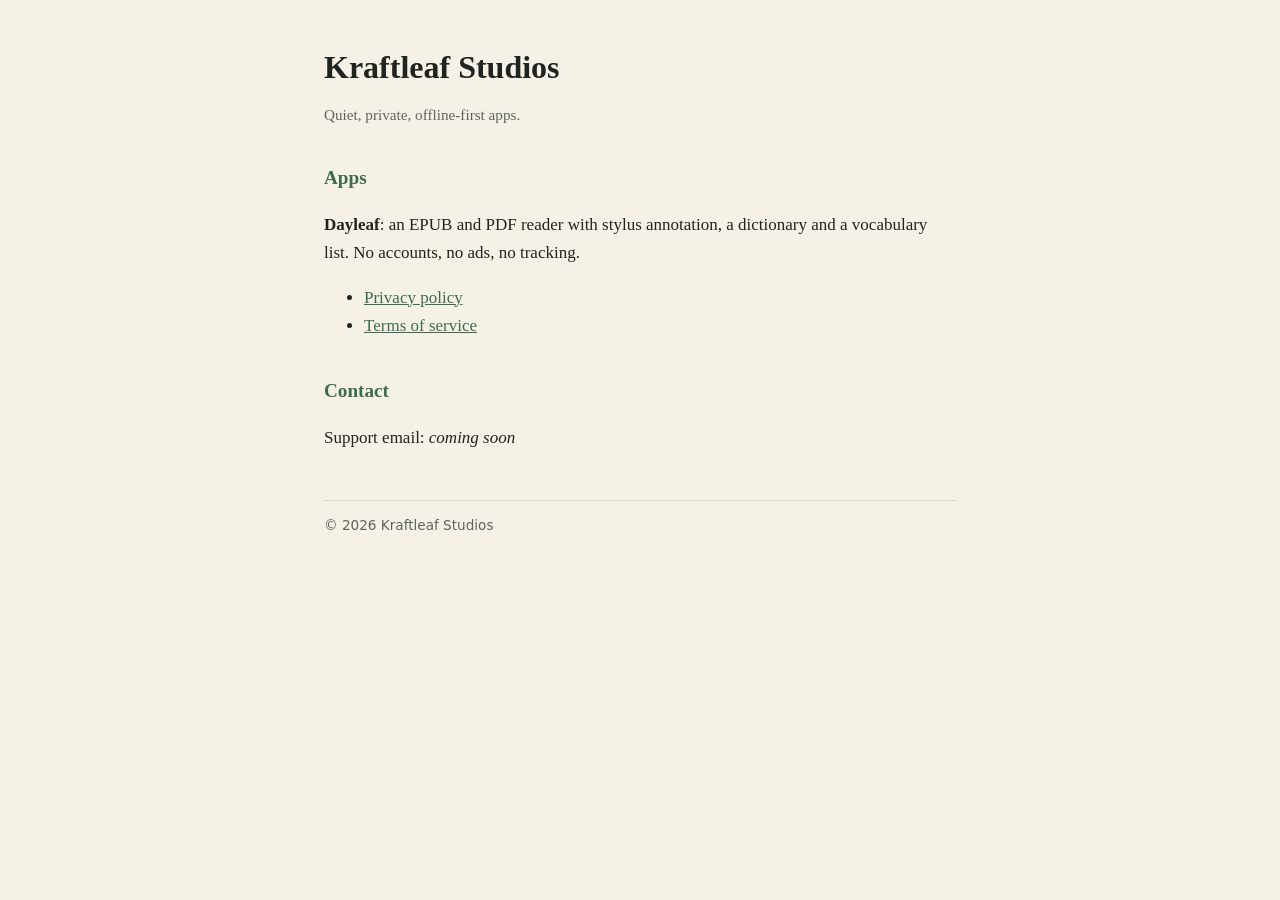
==== index.html @ 3b6df6c8 "Kraftleaf Studios site: Dayleaf privacy policy and terms" ====
<!doctype html><html lang="en"><head><meta charset="utf-8"><meta name="viewport" content="width=device-width,initial-scale=1"><title>Kraftleaf Studios</title><link rel="stylesheet" href="style.css"></head><body><main><h1>Kraftleaf Studios</h1>
<p class="mute">Quiet, private, offline-first apps.</p>
<h2>Apps</h2>
<p><strong>Dayleaf</strong>: an EPUB and PDF reader with stylus annotation, a dictionary and a vocabulary list. No accounts, no ads, no tracking.</p>
<ul><li><a href="dayleaf/privacy/">Privacy policy</a></li><li><a href="dayleaf/terms/">Terms of service</a></li></ul>
<h2>Contact</h2>
<p>Support email: <em>coming soon</em></p>
<footer>&copy; 2026 Kraftleaf Studios</footer></main></body></html>
---- style.css ----
:root{--bg:#f6f1e7;--ink:#1f2420;--mute:#5d655f;--accent:#3d6b4f;--line:#ddd5c4}
@media(prefers-color-scheme:dark){:root{--bg:#161a17;--ink:#ece8de;--mute:#a3aba5;--accent:#7fb593;--line:#2c332e}}
*{box-sizing:border-box}
body{margin:0;background:var(--bg);color:var(--ink);font:17px/1.65 Georgia,"Iowan Old Style",serif}
main{max-width:42rem;margin:0 auto;padding:3rem 1.25rem 4rem}
h1{font-size:2rem;line-height:1.2;margin:0 0 .25rem}
h2{font-size:1.2rem;margin:2.2rem 0 .4rem;color:var(--accent)}
p,li{color:var(--ink)}.mute{color:var(--mute);font-size:.95rem}
a{color:var(--accent)}
nav{font:.9rem system-ui,sans-serif;margin-bottom:2rem}nav a{margin-right:1rem}
footer{border-top:1px solid var(--line);margin-top:3rem;padding-top:1rem;font:.85rem system-ui,sans-serif;color:var(--mute)}
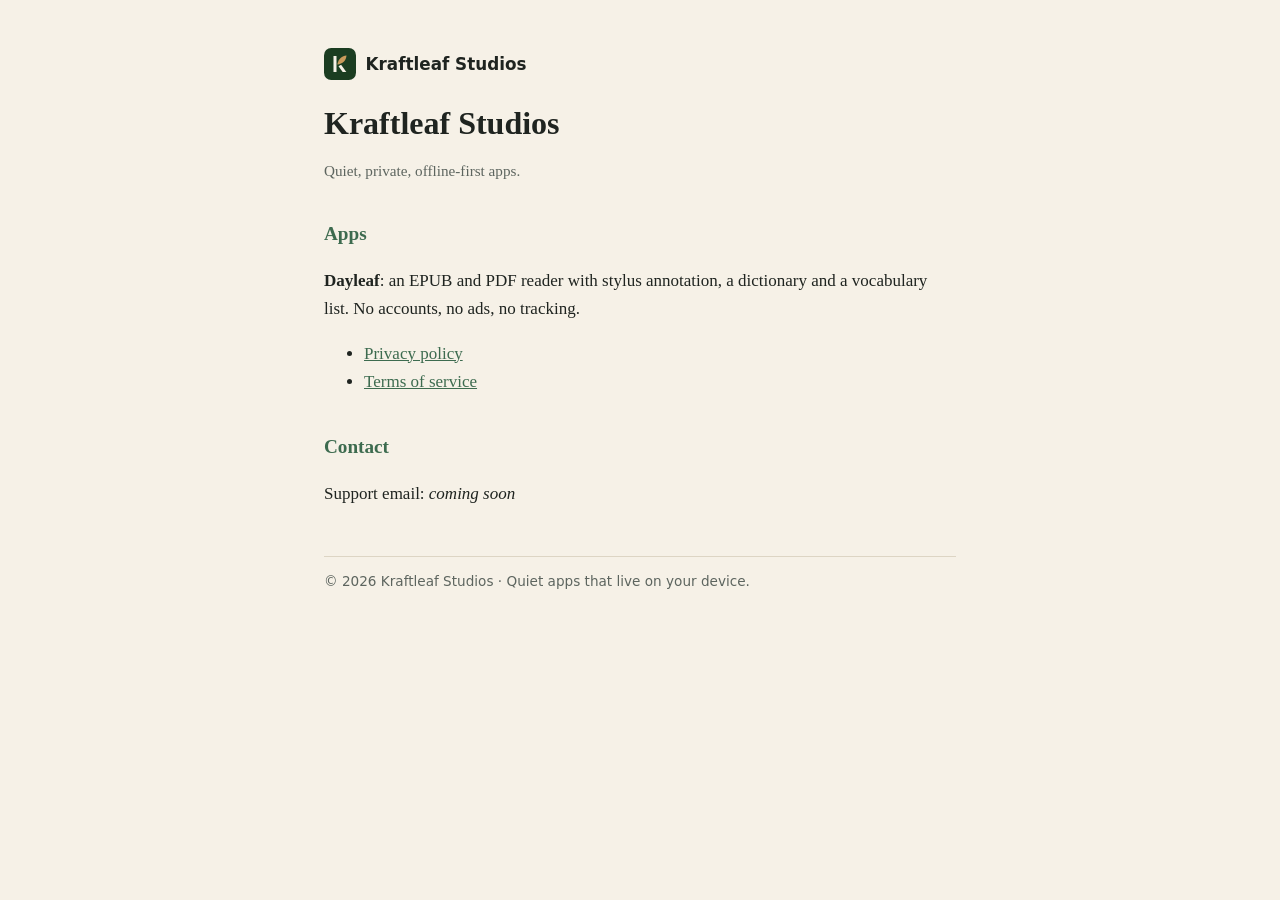
==== commit 00dc649d: "Add Kraftleaf logo, favicons and studio header" ====
--- a/index.html
+++ b/index.html
@@ -1,8 +1,8 @@
-<!doctype html><html lang="en"><head><meta charset="utf-8"><meta name="viewport" content="width=device-width,initial-scale=1"><title>Kraftleaf Studios</title><link rel="stylesheet" href="style.css"></head><body><main><h1>Kraftleaf Studios</h1>
+<!doctype html><html lang="en"><head><meta charset="utf-8"><meta name="viewport" content="width=device-width,initial-scale=1"><title>Kraftleaf Studios</title><meta name="author" content="Kraftleaf Studios"><meta name="theme-color" content="#1B3D21"><link rel="icon" href="favicon.svg" type="image/svg+xml"><link rel="icon" href="favicon.ico" sizes="any"><link rel="apple-touch-icon" href="apple-touch-icon.png"><link rel="stylesheet" href="style.css"></head><body><main><a class="brand" href="./"><svg class="mark" viewBox="0 0 256 256" aria-hidden="true"><g transform="translate(-13 0)"><rect x="76" y="48" width="30" height="160" fill="currentColor"/><path d="M114 134C126 74 160 48 206 44C202 96 168 128 114 134Z" fill="#C99A5B"/><path d="M126 150L152 135L204 208H168Z" fill="currentColor"/></g></svg><span>Kraftleaf Studios</span></a><h1>Kraftleaf Studios</h1>
 <p class="mute">Quiet, private, offline-first apps.</p>
 <h2>Apps</h2>
 <p><strong>Dayleaf</strong>: an EPUB and PDF reader with stylus annotation, a dictionary and a vocabulary list. No accounts, no ads, no tracking.</p>
 <ul><li><a href="dayleaf/privacy/">Privacy policy</a></li><li><a href="dayleaf/terms/">Terms of service</a></li></ul>
 <h2>Contact</h2>
 <p>Support email: <em>coming soon</em></p>
-<footer>&copy; 2026 Kraftleaf Studios</footer></main></body></html>+<footer>&copy; 2026 Kraftleaf Studios &middot; Quiet apps that live on your device.</footer></main></body></html>
--- a/style.css
+++ b/style.css
@@ -9,3 +9,6 @@
 a{color:var(--accent)}
 nav{font:.9rem system-ui,sans-serif;margin-bottom:2rem}nav a{margin-right:1rem}
 footer{border-top:1px solid var(--line);margin-top:3rem;padding-top:1rem;font:.85rem system-ui,sans-serif;color:var(--mute)}
+
+.brand{display:inline-flex;align-items:center;gap:.6rem;text-decoration:none;color:var(--ink);font:600 1.05rem system-ui,sans-serif;margin-bottom:1.5rem}
+.brand .mark{width:2rem;height:2rem;background:#1B3D21;color:#F6F1E7;border-radius:.45rem;padding:.2rem}
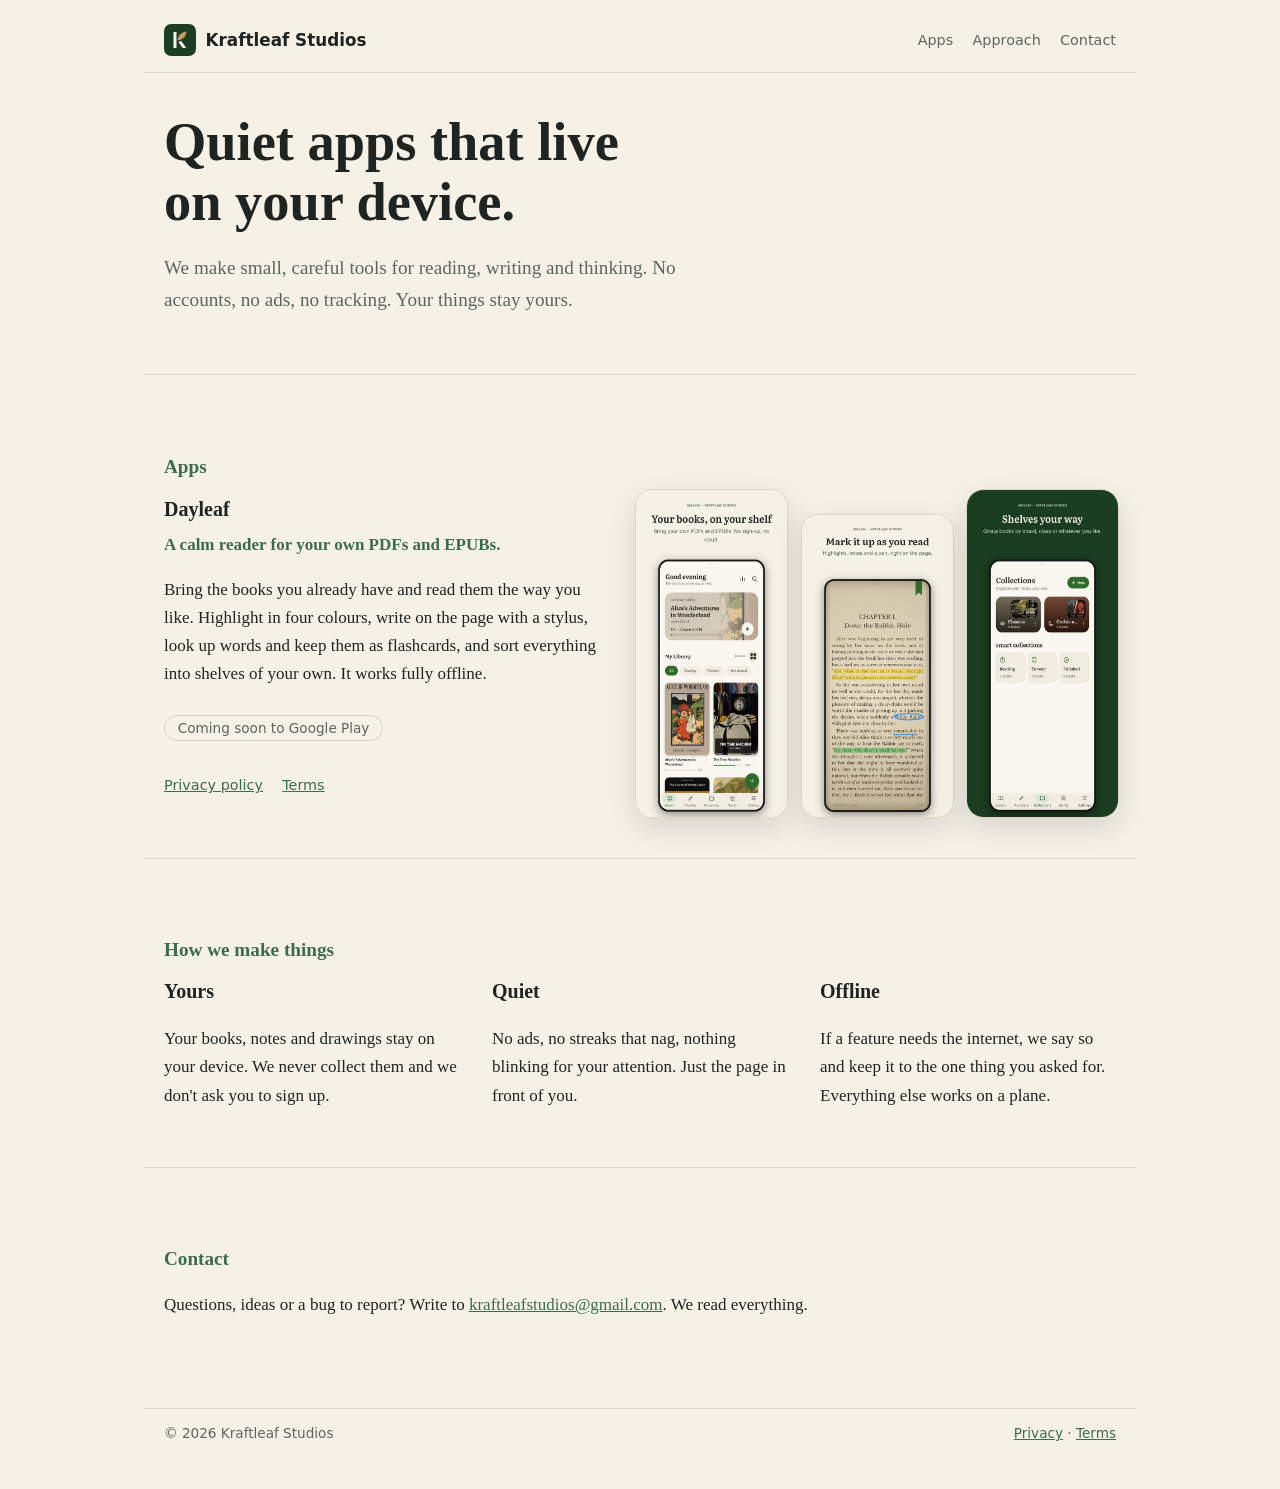
==== commit f4018f78: "Studio homepage with Dayleaf, approach and contact; support email on policy pages" ====
--- a/index.html
+++ b/index.html
@@ -1,8 +1,37 @@
-<!doctype html><html lang="en"><head><meta charset="utf-8"><meta name="viewport" content="width=device-width,initial-scale=1"><title>Kraftleaf Studios</title><meta name="author" content="Kraftleaf Studios"><meta name="theme-color" content="#1B3D21"><link rel="icon" href="favicon.svg" type="image/svg+xml"><link rel="icon" href="favicon.ico" sizes="any"><link rel="apple-touch-icon" href="apple-touch-icon.png"><link rel="stylesheet" href="style.css"></head><body><main><a class="brand" href="./"><svg class="mark" viewBox="0 0 256 256" aria-hidden="true"><g transform="translate(-13 0)"><rect x="76" y="48" width="30" height="160" fill="currentColor"/><path d="M114 134C126 74 160 48 206 44C202 96 168 128 114 134Z" fill="#C99A5B"/><path d="M126 150L152 135L204 208H168Z" fill="currentColor"/></g></svg><span>Kraftleaf Studios</span></a><h1>Kraftleaf Studios</h1>
-<p class="mute">Quiet, private, offline-first apps.</p>
-<h2>Apps</h2>
-<p><strong>Dayleaf</strong>: an EPUB and PDF reader with stylus annotation, a dictionary and a vocabulary list. No accounts, no ads, no tracking.</p>
-<ul><li><a href="dayleaf/privacy/">Privacy policy</a></li><li><a href="dayleaf/terms/">Terms of service</a></li></ul>
-<h2>Contact</h2>
-<p>Support email: <em>coming soon</em></p>
-<footer>&copy; 2026 Kraftleaf Studios &middot; Quiet apps that live on your device.</footer></main></body></html>+<!doctype html>
+<html lang="en"><head><meta charset="utf-8"><meta name="viewport" content="width=device-width,initial-scale=1">
+<title>Kraftleaf Studios</title>
+<meta name="description" content="Kraftleaf Studios makes quiet, private apps that live on your device. No accounts, no ads, no tracking.">
+<meta name="author" content="Kraftleaf Studios"><meta name="theme-color" content="#1B3D21">
+<meta property="og:title" content="Kraftleaf Studios"><meta property="og:description" content="Quiet apps that live on your device.">
+<link rel="icon" href="favicon.svg" type="image/svg+xml"><link rel="icon" href="favicon.ico" sizes="any"><link rel="apple-touch-icon" href="apple-touch-icon.png">
+<link rel="stylesheet" href="style.css"></head>
+<body class="home">
+<header class="top"><a class="brand" href="./"><svg class="mark" viewBox="0 0 256 256" aria-hidden="true"><g transform="translate(-13 0)"><rect x="76" y="48" width="30" height="160" fill="currentColor"/><path d="M114 134C126 74 160 48 206 44C202 96 168 128 114 134Z" fill="#C99A5B"/><path d="M126 150L152 135L204 208H168Z" fill="currentColor"/></g></svg><span>Kraftleaf Studios</span></a>
+<nav><a href="#apps">Apps</a><a href="#approach">Approach</a><a href="#contact">Contact</a></nav></header>
+
+<section class="hero"><h1>Quiet apps that live on your device.</h1>
+<p>We make small, careful tools for reading, writing and thinking. No accounts, no ads, no tracking. Your things stay yours.</p></section>
+
+<section id="apps"><h2>Apps</h2>
+<div class="app">
+<div class="app-text"><h3>Dayleaf</h3>
+<p class="tag">A calm reader for your own PDFs and EPUBs.</p>
+<p>Bring the books you already have and read them the way you like. Highlight in four colours, write on the page with a stylus, look up words and keep them as flashcards, and sort everything into shelves of your own. It works fully offline.</p>
+<p class="status">Coming soon to Google Play</p>
+<p class="links"><a href="dayleaf/privacy/">Privacy policy</a><a href="dayleaf/terms/">Terms</a></p></div>
+<div class="shots"><img src="assets/dayleaf-library.jpg" alt="Dayleaf library screen" loading="lazy"><img src="assets/dayleaf-reading.jpg" alt="Dayleaf reading with highlights" loading="lazy"><img src="assets/dayleaf-collections.jpg" alt="Dayleaf collections" loading="lazy"></div>
+</div></section>
+
+<section id="approach"><h2>How we make things</h2>
+<div class="cols">
+<div><h3>Yours</h3><p>Your books, notes and drawings stay on your device. We never collect them and we don't ask you to sign up.</p></div>
+<div><h3>Quiet</h3><p>No ads, no streaks that nag, nothing blinking for your attention. Just the page in front of you.</p></div>
+<div><h3>Offline</h3><p>If a feature needs the internet, we say so and keep it to the one thing you asked for. Everything else works on a plane.</p></div>
+</div></section>
+
+<section id="contact"><h2>Contact</h2>
+<p>Questions, ideas or a bug to report? Write to <a href="mailto:kraftleafstudios@gmail.com">kraftleafstudios@gmail.com</a>. We read everything.</p></section>
+
+<footer><span>&copy; 2026 Kraftleaf Studios</span><span><a href="dayleaf/privacy/">Privacy</a> &middot; <a href="dayleaf/terms/">Terms</a></span></footer>
+</body></html>
--- a/style.css
+++ b/style.css
@@ -12,3 +12,19 @@
 
 .brand{display:inline-flex;align-items:center;gap:.6rem;text-decoration:none;color:var(--ink);font:600 1.05rem system-ui,sans-serif;margin-bottom:1.5rem}
 .brand .mark{width:2rem;height:2rem;background:#1B3D21;color:#F6F1E7;border-radius:.45rem;padding:.2rem}
+/* home page */
+body.home{display:block}
+body.home>*{max-width:62rem;margin-left:auto;margin-right:auto;padding-left:1.25rem;padding-right:1.25rem}
+.top{display:flex;align-items:center;justify-content:space-between;padding-top:1.5rem;padding-bottom:1rem}
+.top .brand{margin:0}.top nav{margin:0}.top nav a{margin:0 0 0 1.2rem;text-decoration:none;color:var(--mute)}.top nav a:hover{color:var(--accent)}
+.hero{padding-top:4.5rem;padding-bottom:3.5rem}.hero h1{font-size:clamp(2.1rem,6vw,3.4rem);line-height:1.1;max-width:18ch}.hero p{font-size:1.2rem;color:var(--mute);max-width:36rem;margin-top:1.2rem}
+body.home section{padding-top:2.5rem;padding-bottom:2.5rem;border-top:1px solid var(--line)}
+body.home h3{font-size:1.25rem;margin:.2rem 0 .3rem}
+.app{display:grid;grid-template-columns:1fr 1.1fr;gap:2.5rem;align-items:center}
+.app .tag{color:var(--accent);font-weight:600;margin:.1rem 0 .8rem}
+.status{display:inline-block;margin-top:.6rem;padding:.25rem .8rem;border:1px solid var(--line);border-radius:2rem;font:.85rem system-ui,sans-serif;color:var(--mute)}
+.links a{margin-right:1.2rem;font:.9rem system-ui,sans-serif}
+.shots{display:flex;gap:.8rem;justify-content:center}.shots img{width:32%;height:auto;border-radius:1.1rem;border:1px solid var(--line);box-shadow:0 10px 30px rgba(0,0,0,.12)}.shots img:nth-child(2){margin-top:1.6rem}
+.cols{display:grid;grid-template-columns:repeat(3,1fr);gap:2rem}
+body.home footer{display:flex;justify-content:space-between;flex-wrap:wrap;gap:.6rem;margin-top:2rem;padding-top:1rem;padding-bottom:3rem}
+@media(max-width:46rem){.app{grid-template-columns:1fr}.cols{grid-template-columns:1fr}.top nav a{margin-left:.8rem}}
